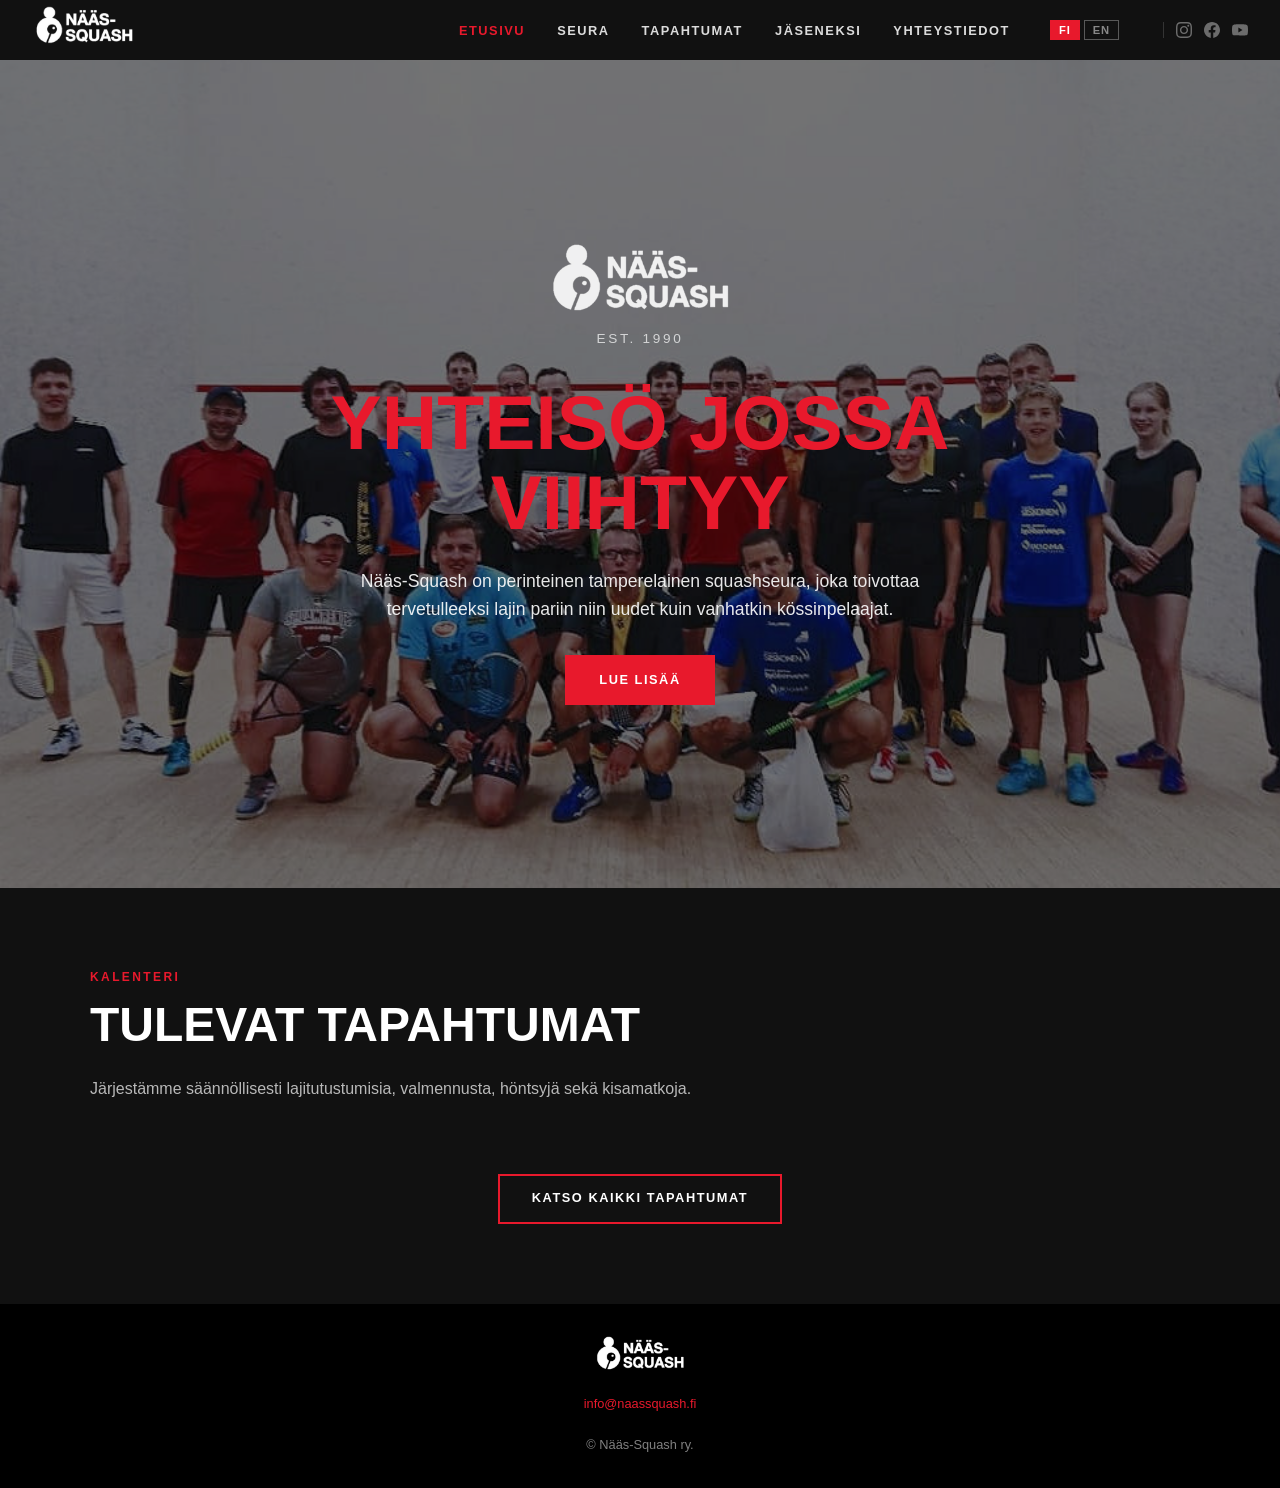
==== index.html @ 601bd807 "Add past events section, Nääs-Cup page, and i18n fixes - Schedule page now splits events into upcomi" ====
<!DOCTYPE html>
<html lang="fi">
<head>
  <meta charset="UTF-8">
  <meta name="viewport" content="width=device-width, initial-scale=1.0">
  <title>Nääs-Squash – Tamperelainen squashseura</title>
  <meta name="description" content="Nääs-Squash on perinteinen tamperelainen squashseura. Kotikentät Tampereen Tenniskeskus ja GOGO Park.">
  <link rel="icon" href="images/favicon.png" type="image/png">
  <link rel="stylesheet" href="style.css">
  <script>if(localStorage.getItem('lang')==='en')document.documentElement.style.visibility='hidden'</script>
</head>
<body>

<nav>
  <a href="index.html" class="nav-logo"><img src="images/logo.png" alt="Nääs-Squash"></a>
  <button class="nav-toggle" aria-label="Valikko" onclick="this.nextElementSibling.classList.toggle('open')">
    <span></span><span></span><span></span>
  </button>
  <ul>
    <li><a href="index.html" class="active" data-i18n="nav.home">Etusivu</a></li>
    <li><a href="team.html" data-i18n="nav.club">Seura</a></li>
    <li><a href="schedule.html" data-i18n="nav.events">Tapahtumat</a></li>
    <li><a href="team.html#membership" data-i18n="nav.join">Jäseneksi</a></li>
    <li><a href="team.html#contact" data-i18n="nav.contact">Yhteystiedot</a></li>
    <li class="lang-switcher">
      <button class="lang-btn active" data-lang="fi">FI</button>
      <button class="lang-btn" data-lang="en">EN</button>
    </li>
    <li class="nav-social">
      <a href="https://www.instagram.com/naassquash/" target="_blank" rel="noopener" aria-label="Instagram"><svg xmlns="http://www.w3.org/2000/svg" viewBox="0 0 24 24" fill="currentColor"><path d="M12 2.163c3.204 0 3.584.012 4.85.07 3.252.148 4.771 1.691 4.919 4.919.058 1.265.069 1.645.069 4.849 0 3.205-.012 3.584-.069 4.849-.149 3.225-1.664 4.771-4.919 4.919-1.266.058-1.644.07-4.85.07-3.204 0-3.584-.012-4.849-.07-3.26-.149-4.771-1.699-4.919-4.92-.058-1.265-.07-1.644-.07-4.849 0-3.204.013-3.583.07-4.849.149-3.227 1.664-4.771 4.919-4.919 1.266-.057 1.645-.069 4.849-.069zm0-2.163c-3.259 0-3.667.014-4.947.072-4.358.2-6.78 2.618-6.98 6.98-.059 1.281-.073 1.689-.073 4.948 0 3.259.014 3.668.072 4.948.2 4.358 2.618 6.78 6.98 6.98 1.281.058 1.689.072 4.948.072 3.259 0 3.668-.014 4.948-.072 4.354-.2 6.782-2.618 6.979-6.98.059-1.28.073-1.689.073-4.948 0-3.259-.014-3.667-.072-4.947-.196-4.354-2.617-6.78-6.979-6.98-1.281-.059-1.69-.073-4.949-.073zm0 5.838c-3.403 0-6.162 2.759-6.162 6.162s2.759 6.163 6.162 6.163 6.162-2.759 6.162-6.163c0-3.403-2.759-6.162-6.162-6.162zm0 10.162c-2.209 0-4-1.79-4-4 0-2.209 1.791-4 4-4s4 1.791 4 4c0 2.21-1.791 4-4 4zm6.406-11.845c-.796 0-1.441.645-1.441 1.44s.645 1.44 1.441 1.44c.795 0 1.439-.645 1.439-1.44s-.644-1.44-1.439-1.44z"/></svg></a>
      <a href="https://www.facebook.com/naassquash" target="_blank" rel="noopener" aria-label="Facebook"><svg xmlns="http://www.w3.org/2000/svg" viewBox="0 0 24 24" fill="currentColor"><path d="M24 12.073C24 5.405 18.627 0 12 0S0 5.405 0 12.073C0 18.1 4.388 23.094 10.125 24v-8.437H7.078v-3.49h3.047V9.41c0-3.025 1.792-4.697 4.533-4.697 1.312 0 2.686.235 2.686.235v2.97h-1.513c-1.491 0-1.956.93-1.956 1.886v2.269h3.328l-.532 3.49h-2.796V24C19.612 23.094 24 18.1 24 12.073z"/></svg></a>
      <a href="https://www.youtube.com/@NaasSq" target="_blank" rel="noopener" aria-label="YouTube"><svg xmlns="http://www.w3.org/2000/svg" viewBox="0 0 24 24" fill="currentColor"><path d="M23.498 6.186a3.016 3.016 0 0 0-2.122-2.136C19.505 3.545 12 3.545 12 3.545s-7.505 0-9.377.505A3.017 3.017 0 0 0 .502 6.186C0 8.07 0 12 0 12s0 3.93.502 5.814a3.016 3.016 0 0 0 2.122 2.136c1.871.505 9.376.505 9.376.505s7.505 0 9.377-.505a3.015 3.015 0 0 0 2.122-2.136C24 15.93 24 12 24 12s0-3.93-.502-5.814zM9.545 15.568V8.432L15.818 12l-6.273 3.568z"/></svg></a>
    </li>
  </ul>
</nav>

<div class="hero">
  <img src="images/hero_home.jpg" alt="Nääs-Squash pelaajat" class="hero-bg">
  <div class="hero-content">
    <img src="images/logo.png" alt="Nääs-Squash" class="hero-logo">
    <p class="est" data-i18n="index.hero.est">Est. 1990</p>
    <h1 data-i18n="index.hero.title">Yhteisö jossa viihtyy</h1>
    <p data-i18n="index.hero.text">Nääs-Squash on perinteinen tamperelainen squashseura, joka toivottaa tervetulleeksi lajin pariin niin uudet kuin vanhatkin kössinpelaajat.</p>
    <a href="team.html" class="btn" data-i18n="index.hero.cta">Lue lisää</a>
  </div>
</div>


<section class="events" id="events">
  <div class="container">
    <p class="section-label" data-i18n="index.events.label">Kalenteri</p>
    <h2 data-i18n="index.events.title">Tulevat tapahtumat</h2>
    <p style="opacity:0.7" data-i18n="index.events.text">Järjestämme säännöllisesti lajitutustumisia, valmennusta, höntsyjä sekä kisamatkoja.</p>
    <div class="events-grid" id="events-grid" data-limit="3" data-buttons="false" data-filter="upcoming"></div>
    <div style="text-align:center; margin-top:2.5rem">
      <a href="schedule.html" class="btn btn-outline" data-i18n="index.events.all">Katso kaikki tapahtumat</a>
    </div>
  </div>
</section>

<footer>
  <img src="images/logo.png" alt="Nääs-Squash" style="height:36px; margin-bottom:1rem; filter:brightness(0) invert(1)"><br>
  <a href="mailto:info@naassquash.fi">info@naassquash.fi</a><br><br>
  &copy; Nääs-Squash ry.
</footer>

<script src="events.js"></script>
<script src="i18n.js"></script>
</body>
</html>
---- style.css ----
*, *::before, *::after { box-sizing: border-box; margin: 0; padding: 0; }

:root {
  --red: #e8192c;
  --dark: #1a1a1a;
  --darker: #111111;
  --light-red: #e8d0d0;
  --silver: #c8c8c8;
  --gray-light: #dcdcdc;
  --silver-dark: #b0b0b0;
  --light: #f5f5f5;
  --white: #ffffff;
  --gray: #888888;
}

html { scroll-behavior: smooth; }

body {
  font-family: 'Helvetica Neue', Helvetica, Arial, sans-serif;
  background: var(--light);
  color: var(--dark);
  font-size: 16px;
  line-height: 1.6;
}

/* NAV */
nav {
  background: var(--darker);
  position: sticky;
  top: 0;
  z-index: 100;
  display: flex;
  align-items: center;
  justify-content: space-between;
  padding: 0 2rem;
  height: 60px;
}

nav .nav-logo img { height: 40px; filter: brightness(0) invert(1); }

nav ul {
  list-style: none;
  display: flex;
  gap: 2rem;
  align-items: center;
}

nav ul li a {
  color: var(--white);
  text-decoration: none;
  font-size: 0.8rem;
  font-weight: 700;
  letter-spacing: 0.12em;
  text-transform: uppercase;
  opacity: 0.85;
  transition: opacity 0.2s, color 0.2s;
}

nav ul li a:hover,
nav ul li a.active { opacity: 1; color: var(--red); }

.nav-toggle { display: none; background: none; border: none; cursor: pointer; }
.nav-toggle span { display: block; width: 24px; height: 2px; background: var(--white); margin: 5px 0; }

.lang-switcher { display: flex; gap: 0.25rem; align-items: center; margin-left: 0.5rem; }

.nav-social { display: flex; gap: 0.75rem; align-items: center; margin-left: 0.75rem; border-left: 1px solid rgba(255,255,255,0.15); padding-left: 0.75rem; }
.nav-social a { color: rgba(255,255,255,0.45); display: flex; transition: color 0.2s; }
.nav-social a svg { width: 16px; height: 16px; }
.nav-social a:hover { color: var(--white); }

.lang-btn {
  background: none;
  border: 1px solid rgba(255,255,255,0.3);
  color: rgba(255,255,255,0.5);
  font-size: 0.7rem;
  font-weight: 700;
  letter-spacing: 0.08em;
  padding: 0.2rem 0.5rem;
  cursor: pointer;
  transition: all 0.2s;
}

.lang-btn:hover { border-color: var(--red); color: var(--white); }
.lang-btn.active { border-color: var(--red); color: var(--white); background: var(--red); }

/* HERO */
.hero {
  position: relative;
  height: 92vh;
  min-height: 600px;
  overflow: hidden;
  display: flex;
  align-items: center;
  justify-content: center;
  text-align: center;
  color: var(--white);
}

.hero img.hero-bg {
  position: absolute;
  inset: 0;
  width: 100%;
  height: 100%;
  object-fit: cover;
  filter: brightness(0.45);
}

.hero-content {
  position: relative;
  z-index: 1;
  width: min(700px, 90vw);
  padding: 2rem;
  text-align: center;
  display: flex;
  flex-direction: column;
  align-items: center;
}

.hero-logo {
  width: 190px;
  max-width: 55%;
  filter: brightness(0) invert(1);
  display: block;
  margin: 0 auto 1rem;
  opacity: 0.9;
}

.hero-content .est {
  font-size: 0.85rem;
  letter-spacing: 0.2em;
  text-transform: uppercase;
  opacity: 0.7;
  margin-top: -0.25rem;
  margin-bottom: 2rem;
}

.hero-content h1 {
  font-size: clamp(2.5rem, 6vw, 5rem);
  font-weight: 900;
  text-transform: uppercase;
  line-height: 1.05;
  margin-bottom: 1.5rem;
  color: var(--red);
}

.hero-content p {
  font-size: 1.1rem;
  max-width: 560px;
  margin: 0 auto 2rem;
  opacity: 0.9;
}

/* BUTTONS */
.btn {
  display: inline-block;
  padding: 0.8rem 2rem;
  font-size: 0.8rem;
  font-weight: 700;
  letter-spacing: 0.12em;
  text-transform: uppercase;
  text-decoration: none;
  border: 2px solid var(--red);
  color: var(--white);
  background: var(--red);
  transition: background 0.2s, color 0.2s;
}

.btn:hover { background: transparent; color: var(--red); }

.btn-outline {
  background: transparent;
  color: var(--white);
}

.btn-outline:hover { background: var(--red); color: var(--white); }

/* SECTIONS */
section { padding: 5rem 2rem; }
section[id] { scroll-margin-top: 70px; }

.container { max-width: 1100px; margin: 0 auto; }

.section-label {
  font-size: 0.75rem;
  font-weight: 700;
  letter-spacing: 0.2em;
  text-transform: uppercase;
  color: var(--red);
  margin-bottom: 0.75rem;
}

h2 {
  font-size: clamp(1.8rem, 4vw, 3rem);
  font-weight: 900;
  text-transform: uppercase;
  line-height: 1.1;
  margin-bottom: 1.5rem;
}

h3 {
  font-size: 1.3rem;
  font-weight: 700;
  text-transform: uppercase;
  margin-bottom: 0.75rem;
}

p { margin-bottom: 1rem; }
p:last-child { margin-bottom: 0; }


/* ABOUT SECTION */
.about { background: var(--darker); color: var(--white); }

.about-grid {
  display: grid;
  grid-template-columns: 1fr 1fr;
  gap: 4rem;
  align-items: center;
}

.about-img img {
  width: 100%;
  height: auto;
  display: block;
}

/* EVENTS SECTION */
.events { background: var(--darker); color: var(--white); }
.events h2 { color: var(--white); }

.events-grid {
  display: grid;
  grid-template-columns: repeat(auto-fill, minmax(280px, 1fr));
  gap: 1.5rem;
  margin-top: 2rem;
}

.event-card {
  background: var(--dark);
  overflow: hidden;
  display: flex;
  flex-direction: column;
}

.event-card img {
  width: 100%;
  height: 200px;
  object-fit: cover;
  filter: brightness(0.7);
}

.event-card-body {
  padding: 1.25rem;
  display: flex;
  flex-direction: column;
  flex: 1;
}

.event-card-body .btn { margin-top: auto; align-self: flex-start; }

.event-card .event-type {
  font-size: 0.7rem;
  font-weight: 700;
  letter-spacing: 0.15em;
  text-transform: uppercase;
  color: var(--red);
  margin-bottom: 0.25rem;
}

.event-card h3 { font-size: 1rem; color: var(--white); margin-bottom: 0.5rem; }

.event-meta {
  display: flex;
  flex-direction: column;
  gap: 0.15rem;
  font-size: 0.85rem;
  opacity: 0.7;
  margin-bottom: 1.5rem;
}

/* WEEKLY SCHEDULE */
.weekly { background: var(--gray-light); }

.weekly-grid {
  display: grid;
  grid-template-columns: repeat(auto-fill, minmax(300px, 1fr));
  gap: 1.5rem;
  margin-top: 2rem;
}

.weekly-card {
  background: var(--white);
  color: var(--dark);
  padding: 2rem;
  border-left: 4px solid var(--red);
}

.weekly-card .venue {
  font-size: 0.75rem;
  letter-spacing: 0.15em;
  text-transform: uppercase;
  opacity: 0.8;
  margin-bottom: 0.5rem;
}

.weekly-card .time { font-size: 0.9rem; opacity: 0.85; margin-bottom: 0.25rem; }

.weekly-card h3 {
  font-size: 1.4rem;
  font-weight: 900;
  margin-bottom: 0.5rem;
}

.weekly-card .price { font-size: 0.85rem; opacity: 0.85; }

/* MEMBERSHIP */
.membership { background: var(--gray-light); }

.membership-sub-label {
  margin-top: 3.5rem;
  margin-bottom: 0.5rem;
}

.membership-sub-heading {
  font-size: clamp(1.8rem, 4vw, 3rem);
  font-weight: 900;
  text-transform: uppercase;
  line-height: 1.1;
  color: var(--dark);
  margin-bottom: 1.5rem;
}

.benefits-grid {
  display: grid;
  grid-template-columns: 1fr 1fr;
  gap: 1.5rem;
  margin-top: 2rem;
}

/* FEE LIST inside court-card */
.fee-list {
  list-style: none;
  margin-top: 1rem;
}

.fee-list li {
  display: flex;
  justify-content: space-between;
  padding: 0.5rem 0;
  border-bottom: 1px solid #e8e8e8;
  font-size: 0.95rem;
}

.fee-list li:last-child { border-bottom: none; }

.fee-list .fee {
  font-weight: 700;
  color: var(--red);
}

/* HALL OF FAME */
.hof { background: var(--darker); color: var(--white); }

.hof-subtitle {
  color: rgba(255,255,255,0.55);
  font-size: 0.95rem;
  margin-bottom: 2.5rem;
}

.hof-columns {
  display: grid;
  grid-template-columns: 1fr 1fr;
  gap: 3rem;
}

.hof-column-header {
  display: flex;
  justify-content: space-between;
  align-items: center;
  padding-bottom: 0.75rem;
  border-bottom: 3px solid var(--red);
  margin-bottom: 0.25rem;
}

.hof-col-label {
  font-size: 0.7rem;
  font-weight: 700;
  letter-spacing: 0.15em;
  text-transform: uppercase;
  color: rgba(255,255,255,0.5);
}

.hof-icon {
  font-size: 1.6rem;
  line-height: 1;
}

.hof-row {
  display: flex;
  justify-content: space-between;
  align-items: baseline;
  padding: 0.65rem 0;
  border-bottom: 1px solid rgba(255,255,255,0.08);
}

.hof-row .hof-name {
  font-weight: 700;
  font-size: 0.9rem;
  text-transform: uppercase;
  letter-spacing: 0.06em;
  color: rgba(255,255,255,0.85);
}

.hof-row .hof-year {
  font-weight: 900;
  font-size: 1.1rem;
  color: var(--red);
  letter-spacing: 0.02em;
}

/* CONTACT */
.contact { background: var(--darker); color: var(--white); }
.contact .contact-links a { color: var(--white); }

.contact-links {
  display: flex;
  justify-content: space-evenly;
  margin-top: 2.5rem;
  margin-bottom: 1rem;
  flex-wrap: wrap;
}

.contact-links a {
  display: flex;
  flex-direction: column;
  align-items: center;
  gap: 0.6rem;
  color: var(--dark);
  text-decoration: none;
  font-size: 0.75rem;
  font-weight: 700;
  letter-spacing: 0.12em;
  text-transform: uppercase;
  opacity: 0.7;
  transition: opacity 0.2s, color 0.2s;
}

.contact-links a svg {
  width: 40px;
  height: 40px;
}

.contact-links a:hover { opacity: 1; color: var(--red); }

/* COURTS */
.courts { background: var(--gray-light); }

.courts-grid {
  display: grid;
  grid-template-columns: 1fr 1fr;
  gap: 2rem;
  margin-top: 2rem;
}

.court-card {
  background: var(--white);
  padding: 2rem;
  border-left: 4px solid var(--red);
  color: var(--dark);
  display: flex;
  flex-direction: column;
}

.court-card h3 { margin-bottom: 0.75rem; }
.court-card h3 + p,
.court-card h3 + ul { margin-top: 1rem; }
.court-card p + p { margin-top: 0.5rem; }
.court-card .btn { margin-top: auto; align-self: flex-start; }

.court-card h3 { margin-bottom: 0.5rem; }

/* FOOTER */
footer {
  background: #000;
  color: rgba(255,255,255,0.5);
  text-align: center;
  padding: 2rem;
  font-size: 0.8rem;
}

footer a { color: var(--red); text-decoration: none; }

/* EVENT PAGE */
.event-close {
  position: fixed;
  top: 1.25rem;
  right: 1.5rem;
  z-index: 200;
  background: var(--darker);
  color: var(--white);
  width: 2.5rem;
  height: 2.5rem;
  display: flex;
  align-items: center;
  justify-content: center;
  font-size: 1.1rem;
  text-decoration: none;
  border-radius: 50%;
  opacity: 0.85;
  transition: opacity 0.2s, background 0.2s;
}

.event-close:hover { opacity: 1; background: var(--red); }

.event-hero {
  position: relative;
  height: 55vh;
  min-height: 360px;
  overflow: hidden;
  display: flex;
  align-items: flex-end;
}

.event-hero .hero-bg {
  position: absolute;
  inset: 0;
  width: 100%;
  height: 100%;
  object-fit: cover;
  filter: brightness(0.4);
}

.event-hero-content {
  position: relative;
  z-index: 1;
  padding: 2.5rem 2rem;
  max-width: 1100px;
  margin: 0 auto;
  width: 100%;
  color: var(--white);
}

.event-hero-content h1 {
  font-size: clamp(2rem, 5vw, 3.5rem);
  font-weight: 900;
  text-transform: uppercase;
  line-height: 1.05;
  margin-bottom: 0.5rem;
  color: var(--red);
}

.event-hero-sub {
  opacity: 0.6;
  font-size: 1rem;
  letter-spacing: 0.08em;
  margin-bottom: 0;
}

.event-body { background: var(--light); }

.event-layout {
  display: grid;
  grid-template-columns: 1fr 340px;
  gap: 4rem;
  align-items: start;
}

.event-main h2 { margin-bottom: 1.5rem; }
.event-main p { margin-bottom: 1rem; }

.event-meta-card {
  background: var(--white);
  padding: 2rem;
  border-left: 4px solid var(--red);
  position: sticky;
  top: 80px;
}

.event-meta-row {
  display: flex;
  flex-direction: column;
  gap: 0.2rem;
  padding: 0.75rem 0;
  border-bottom: 1px solid rgba(0,0,0,0.08);
  font-size: 0.95rem;
}

.event-meta-row:last-of-type { border-bottom: none; }

.event-meta-label {
  font-size: 0.7rem;
  font-weight: 700;
  letter-spacing: 0.15em;
  text-transform: uppercase;
  color: var(--red);
}

/* RESPONSIVE */
@media (max-width: 768px) {
  /* NAV */
  .nav-toggle { display: block; }
  nav ul { display: none; }
  nav ul.open {
    display: flex;
    flex-direction: column;
    position: absolute;
    top: 60px;
    left: 0;
    right: 0;
    z-index: 100;
    background: var(--darker);
    padding: 1rem 2rem 2rem;
    gap: 0.25rem;
  }
  nav ul.open li a { display: block; padding: 0.6rem 0; font-size: 1.2rem; }
  .nav-social { display: none; }
  nav ul.open .nav-social { display: flex; border-left: none; border-top: none; padding-left: 0; margin-left: 0; padding-top: 0.5rem; gap: 1.25rem; }
  nav ul.open .nav-social a svg { width: 22px; height: 22px; }

  /* SECTIONS */
  section { padding: 3rem 1.25rem; }

  /* HERO */
  .hero { height: 75vh; min-height: 0; }

  /* GRIDS → single column */
  .about-grid,
  .benefits-grid,
  .courts-grid { grid-template-columns: 1fr; gap: 1.5rem; }

  .hof-columns { grid-template-columns: 1fr; gap: 0; }
  .hof-columns > div:last-child .hof-column-header { display: none; }

  .weekly-grid { grid-template-columns: 1fr; }

  /* CONTACT LINKS */
  .contact-links { display: grid; grid-template-columns: 1fr 1fr; gap: 1.5rem; justify-items: center; }

  /* EVENT PAGES */
  .event-layout { grid-template-columns: 1fr; gap: 2rem; }
  .event-meta-card { order: -1; position: static; }
  .event-hero { height: 45vh; min-height: 260px; }
}
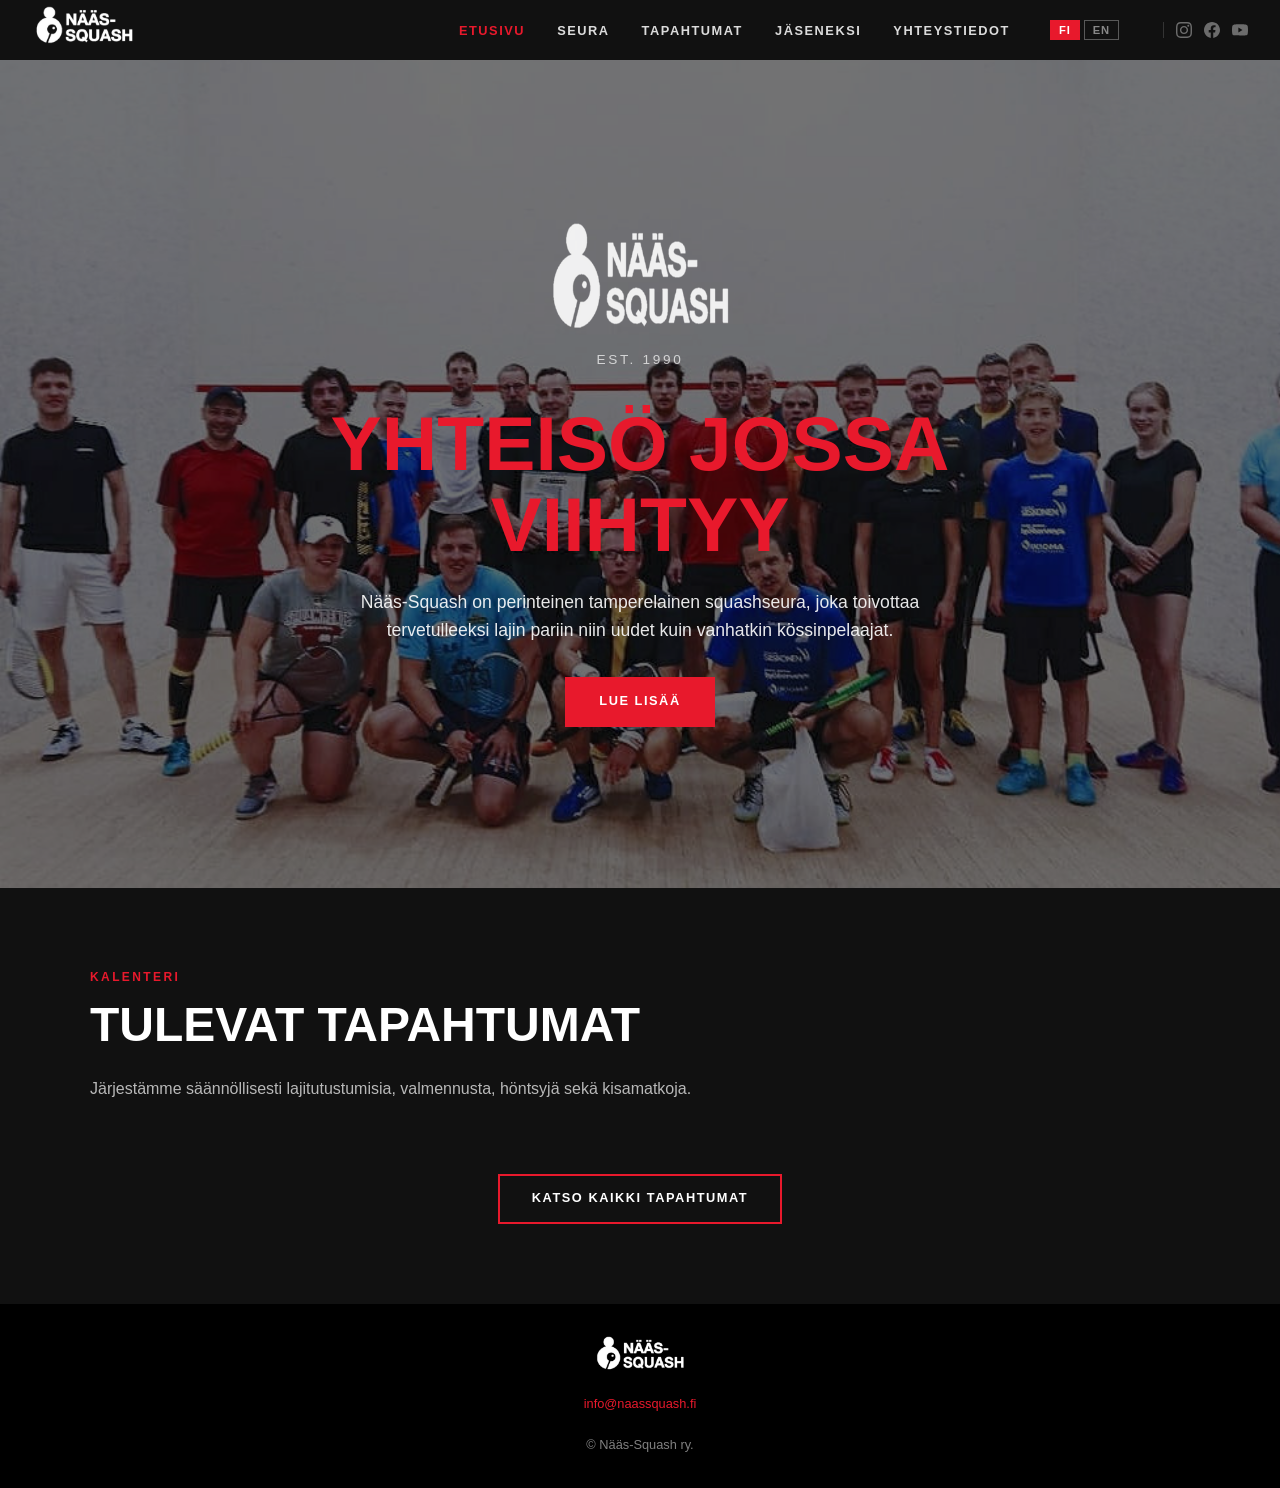
==== commit 40f5857b: "SEO, performance, and accessibility improvements - Add sitemap.xml, robots.txt, netlify.toml (cache " ====
--- a/index.html
+++ b/index.html
@@ -4,7 +4,14 @@
   <meta charset="UTF-8">
   <meta name="viewport" content="width=device-width, initial-scale=1.0">
   <title>Nääs-Squash – Tamperelainen squashseura</title>
-  <meta name="description" content="Nääs-Squash on perinteinen tamperelainen squashseura. Kotikentät Tampereen Tenniskeskus ja GOGO Park.">
+  <meta name="description" content="Nääs-Squash on tamperelainen squashseura vuodesta 1990. Kotikentät Tampereen Tenniskeskus ja GOGO Park. Tervetuloa mukaan kaikille tasoille!">
+  <link rel="canonical" href="https://naas-squash.netlify.app/">
+  <meta property="og:type" content="website">
+  <meta property="og:url" content="https://naas-squash.netlify.app/">
+  <meta property="og:title" content="Nääs-Squash – Tamperelainen squashseura">
+  <meta property="og:description" content="Nääs-Squash on tamperelainen squashseura vuodesta 1990. Kotikentät Tampereen Tenniskeskus ja GOGO Park. Tervetuloa mukaan kaikille tasoille!">
+  <meta property="og:image" content="https://naas-squash.netlify.app/images/hero_home.jpg">
+  <meta name="twitter:card" content="summary_large_image">
   <link rel="icon" href="images/favicon.png" type="image/png">
   <link rel="stylesheet" href="style.css">
   <script>if(localStorage.getItem('lang')==='en')document.documentElement.style.visibility='hidden'</script>
@@ -34,10 +41,12 @@
   </ul>
 </nav>
 
+<main>
+
 <div class="hero">
-  <img src="images/hero_home.jpg" alt="Nääs-Squash pelaajat" class="hero-bg">
+  <img src="images/hero_home.jpg" alt="Nääs-Squash pelaajat" class="hero-bg" width="978" height="774">
   <div class="hero-content">
-    <img src="images/logo.png" alt="Nääs-Squash" class="hero-logo">
+    <img src="images/logo.png" alt="Nääs-Squash" class="hero-logo" width="302" height="116">
     <p class="est" data-i18n="index.hero.est">Est. 1990</p>
     <h1 data-i18n="index.hero.title">Yhteisö jossa viihtyy</h1>
     <p data-i18n="index.hero.text">Nääs-Squash on perinteinen tamperelainen squashseura, joka toivottaa tervetulleeksi lajin pariin niin uudet kuin vanhatkin kössinpelaajat.</p>
@@ -58,6 +67,8 @@
   </div>
 </section>
 
+</main>
+
 <footer>
   <img src="images/logo.png" alt="Nääs-Squash" style="height:36px; margin-bottom:1rem; filter:brightness(0) invert(1)"><br>
   <a href="mailto:info@naassquash.fi">info@naassquash.fi</a><br><br>
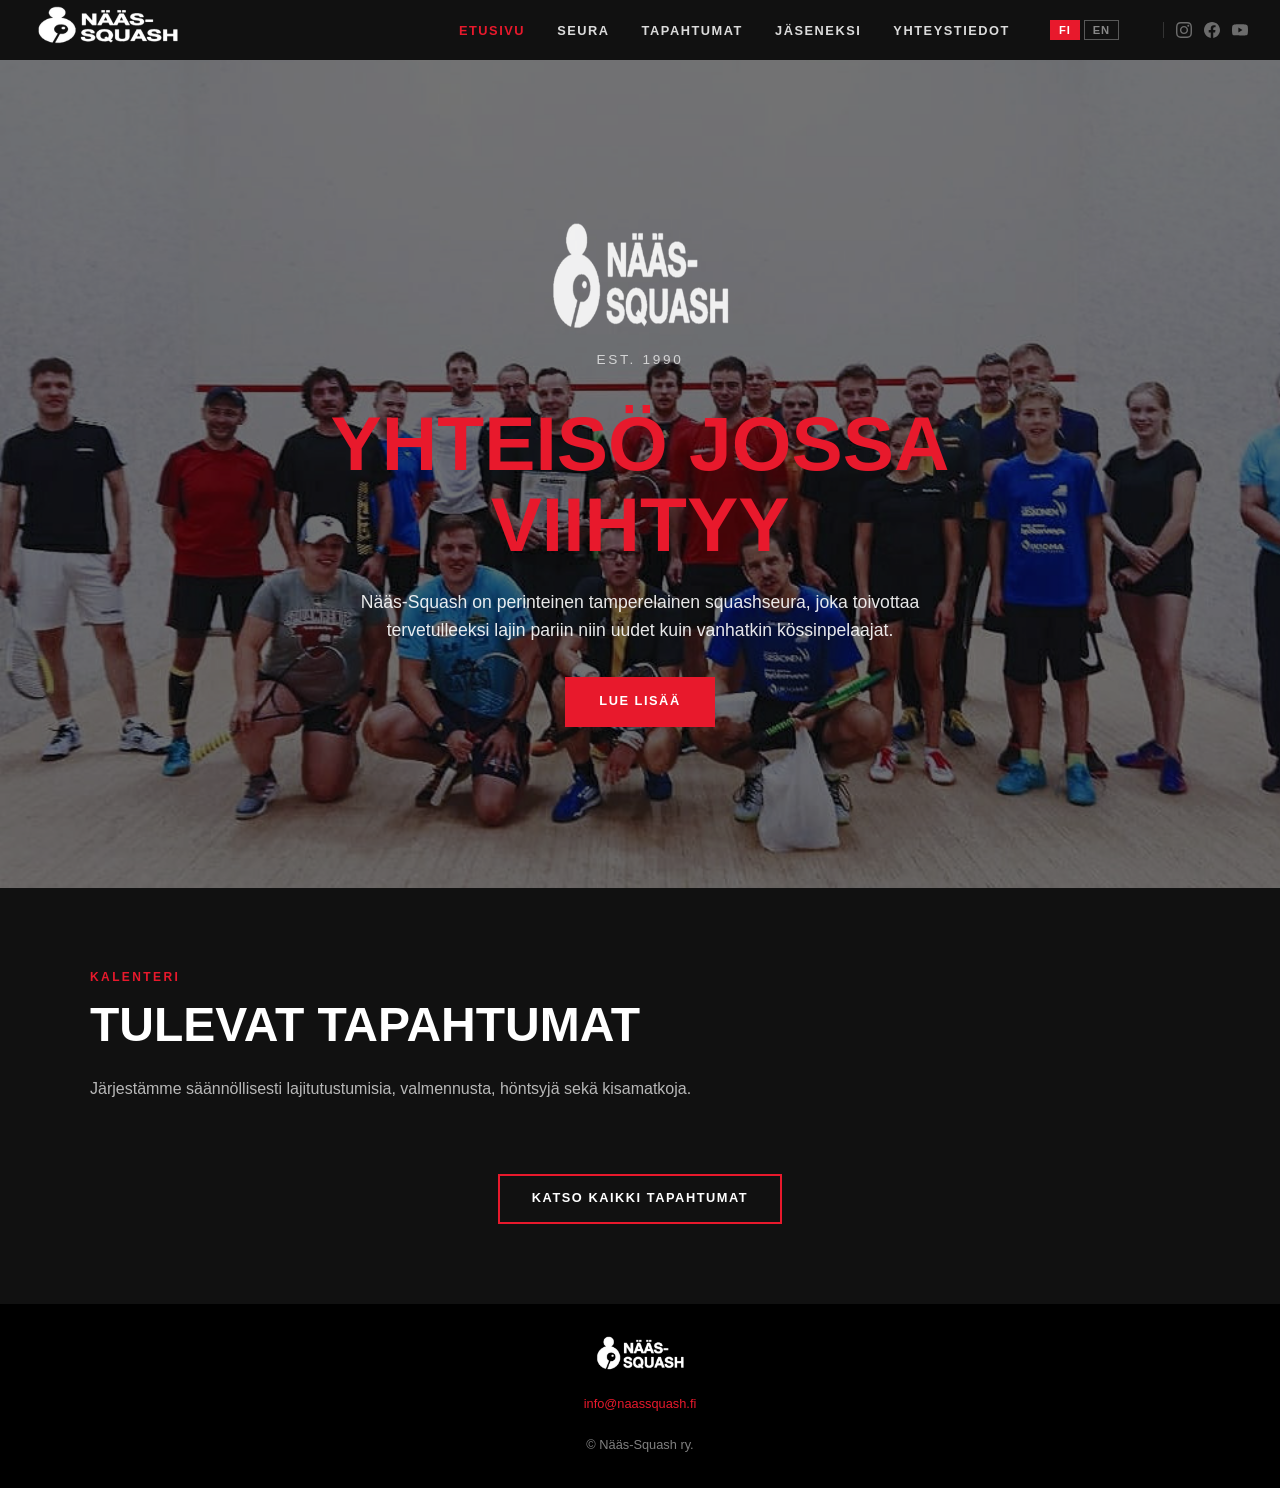
==== commit 9455adb7: "Accessibility and image fixes - Fix aria label/content mismatch on close button: wrap ✕ in aria-hidd" ====
--- a/index.html
+++ b/index.html
@@ -19,7 +19,7 @@
 <body>
 
 <nav>
-  <a href="index.html" class="nav-logo"><img src="images/logo.png" alt="Nääs-Squash"></a>
+  <a href="index.html" class="nav-logo"><img src="images/logo.png" alt="Nääs-Squash" width="151" height="58"></a>
   <button class="nav-toggle" aria-label="Valikko" onclick="this.nextElementSibling.classList.toggle('open')">
     <span></span><span></span><span></span>
   </button>
@@ -70,7 +70,7 @@
 </main>
 
 <footer>
-  <img src="images/logo.png" alt="Nääs-Squash" style="height:36px; margin-bottom:1rem; filter:brightness(0) invert(1)"><br>
+  <img src="images/logo.png" alt="Nääs-Squash" loading="lazy" width="94" height="36" style="height:36px; margin-bottom:1rem; filter:brightness(0) invert(1)"><br>
   <a href="mailto:info@naassquash.fi">info@naassquash.fi</a><br><br>
   &copy; Nääs-Squash ry.
 </footer>
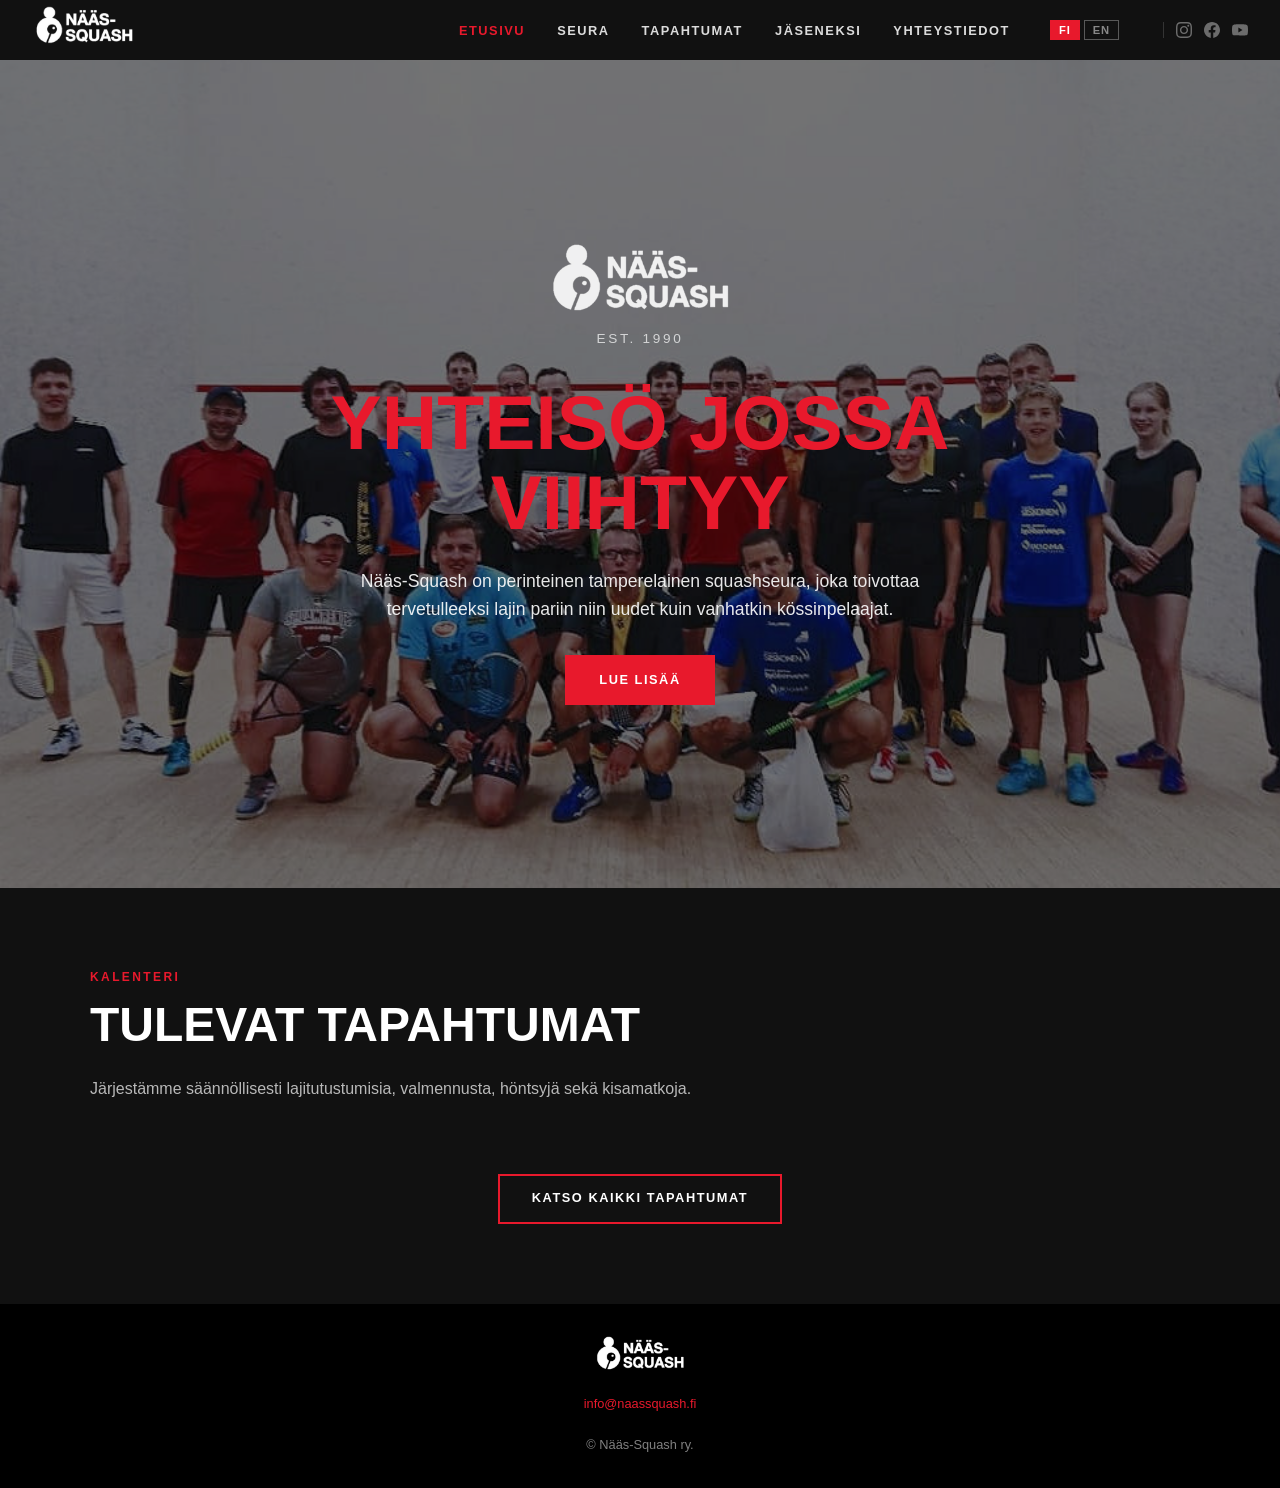
==== commit 0d4a01a8: "Fix nav logo size regression Remove width/height attributes from nav logo, add width: auto to CSS so" ====
--- a/index.html
+++ b/index.html
@@ -19,7 +19,7 @@
 <body>
 
 <nav>
-  <a href="index.html" class="nav-logo"><img src="images/logo.png" alt="Nääs-Squash" width="151" height="58"></a>
+  <a href="index.html" class="nav-logo"><img src="images/logo.png" alt="Nääs-Squash"></a>
   <button class="nav-toggle" aria-label="Valikko" onclick="this.nextElementSibling.classList.toggle('open')">
     <span></span><span></span><span></span>
   </button>
--- a/style.css
+++ b/style.css
@@ -36,7 +36,7 @@
   height: 60px;
 }
 
-nav .nav-logo img { height: 40px; filter: brightness(0) invert(1); }
+nav .nav-logo img { height: 40px; width: auto; filter: brightness(0) invert(1); }
 
 nav ul {
   list-style: none;
@@ -119,6 +119,7 @@
 
 .hero-logo {
   width: 190px;
+  height: auto;
   max-width: 55%;
   filter: brightness(0) invert(1);
   display: block;
